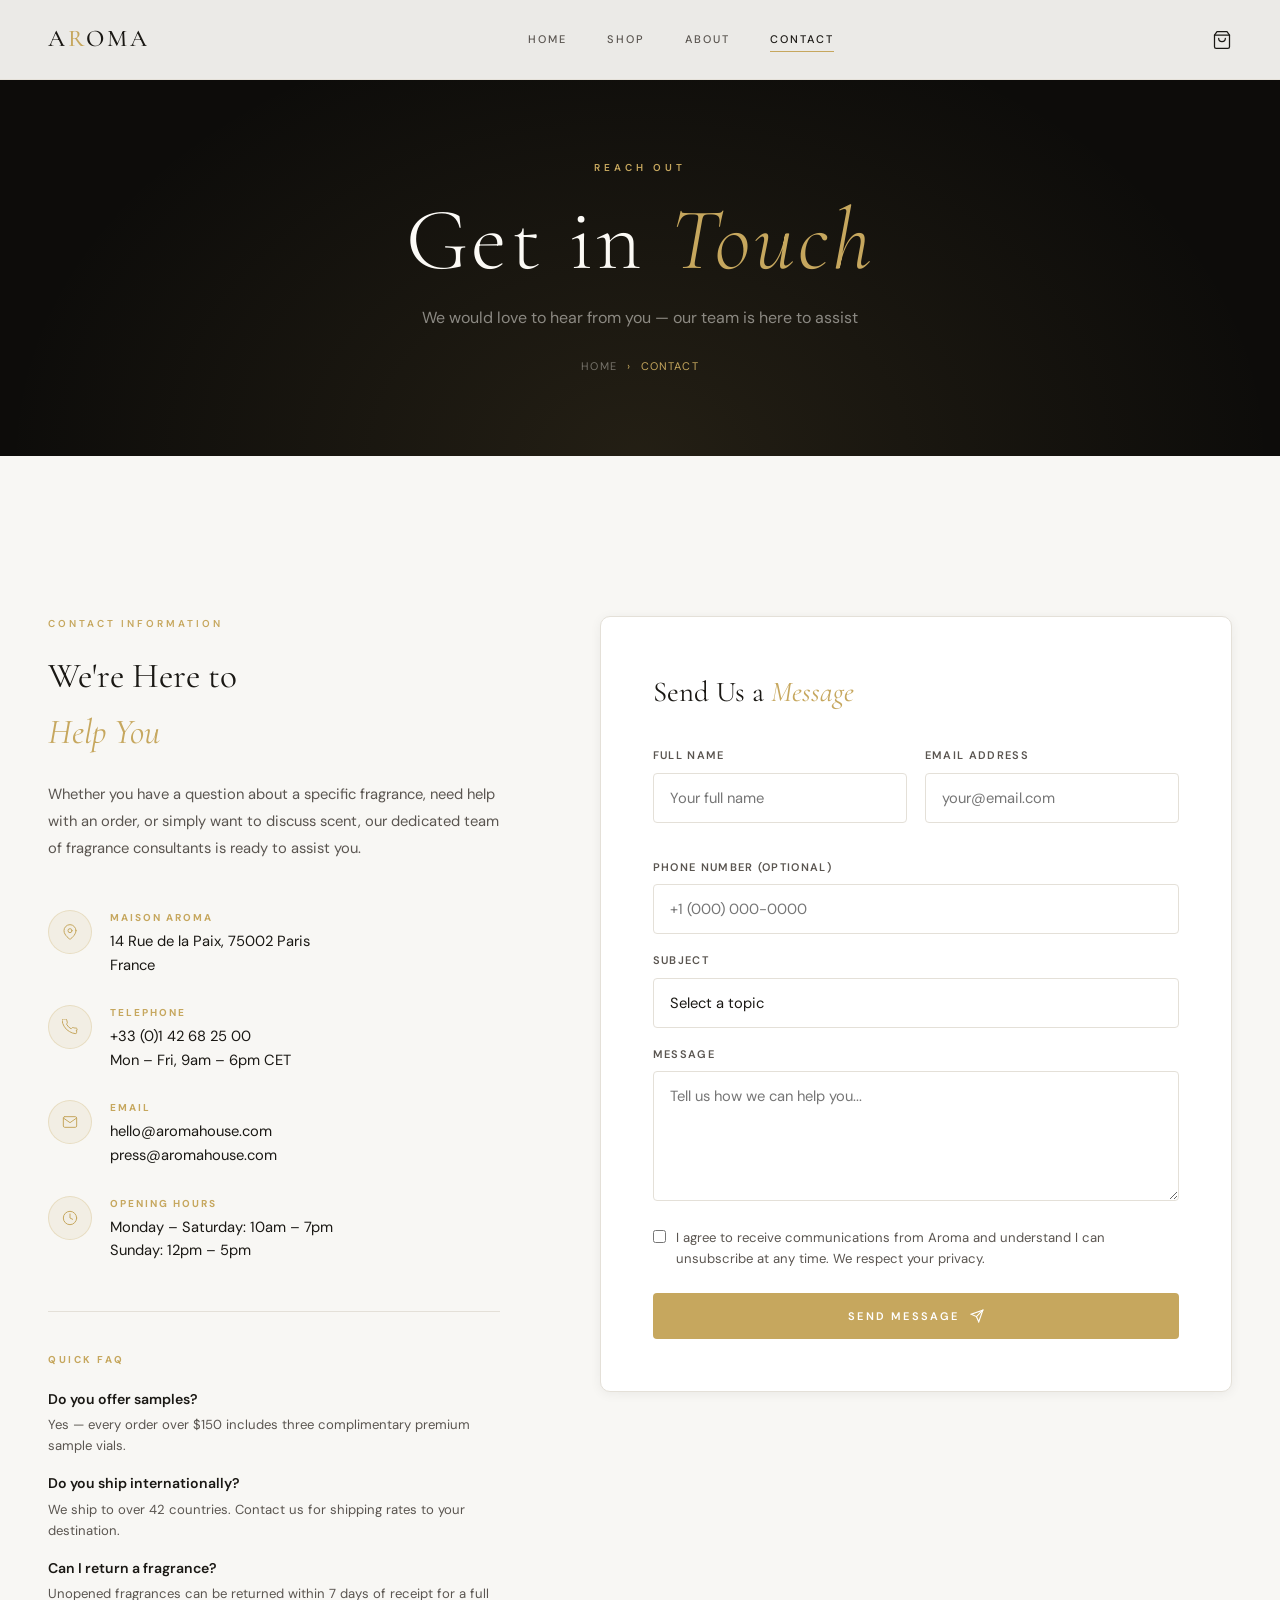
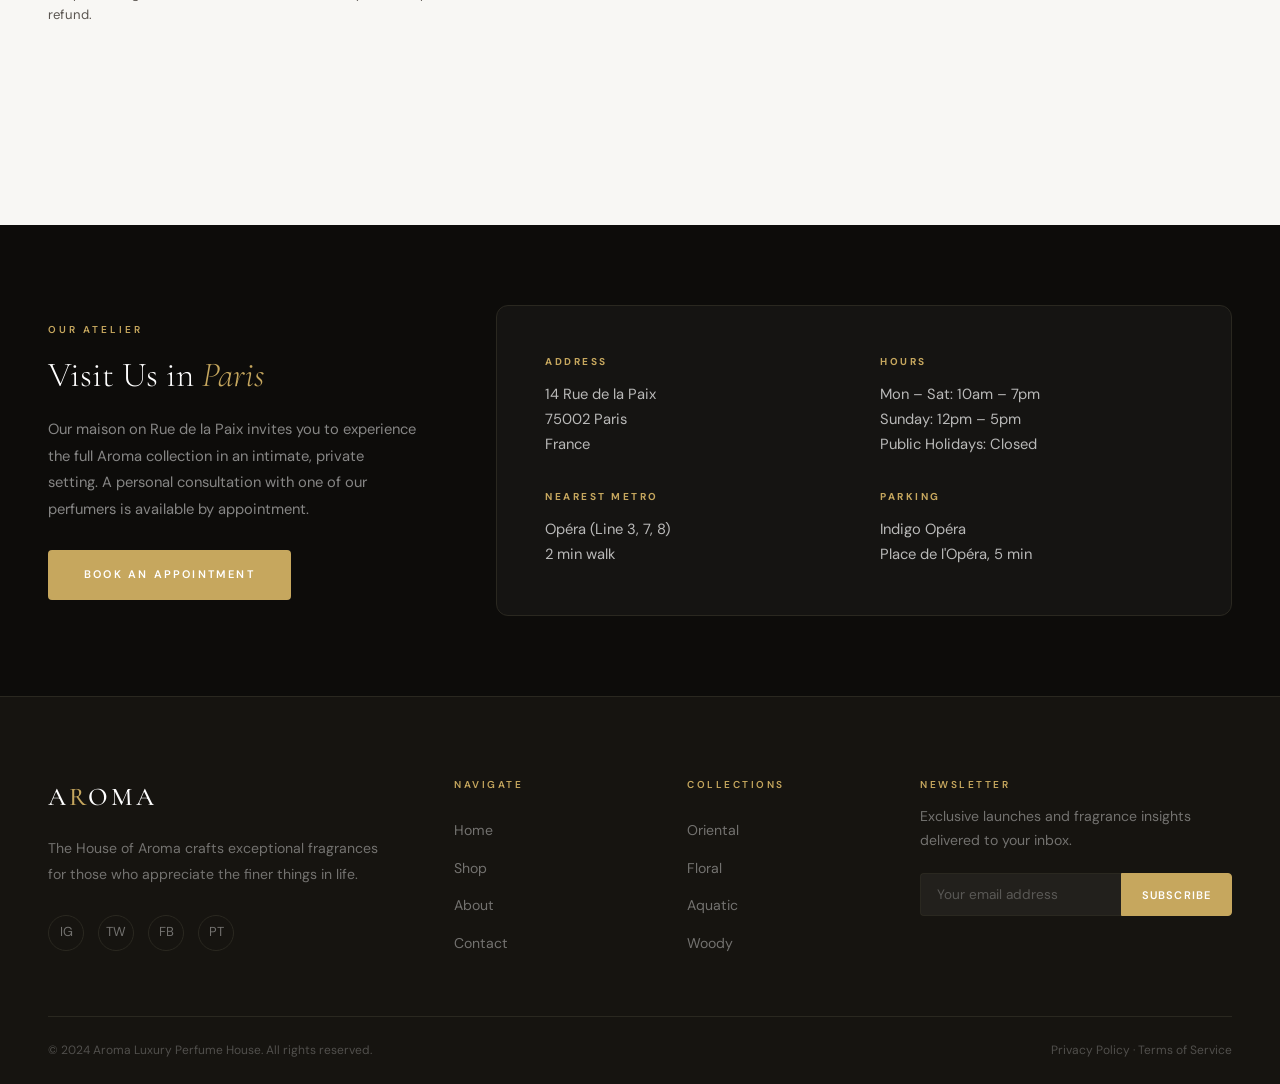
==== contact.html @ 6e1f9f41 "Add files via upload" ====
<!DOCTYPE html>
<html lang="en">
<head>
  <meta charset="UTF-8">
  <meta name="viewport" content="width=device-width, initial-scale=1.0">
  <title>Contact — AROMA Luxury Perfume</title>
  <link rel="stylesheet" href="style.css">
</head>
<body>

<!-- NAV -->
<nav class="nav light-nav">
  <div class="nav-logo">A<span>r</span>oma</div>
  <div class="nav-links">
    <a href="index.html">Home</a>
    <a href="shop.html">Shop</a>
    <a href="about.html">About</a>
    <a href="contact.html" class="active">Contact</a>
  </div>
  <div class="nav-actions">
    <button class="nav-icon" id="cartIcon" title="Cart">
      <svg width="20" height="20" viewBox="0 0 24 24" fill="none" stroke-width="1.5" stroke-linecap="round" stroke-linejoin="round"><path d="M6 2L3 6v14a2 2 0 002 2h14a2 2 0 002-2V6l-3-4z"/><line x1="3" y1="6" x2="21" y2="6"/><path d="M16 10a4 4 0 01-8 0"/></svg>
      <span class="cart-badge"></span>
    </button>
    <div class="nav-hamburger" id="hamburger">
      <span></span><span></span><span></span>
    </div>
  </div>
</nav>
<div class="mobile-nav" id="mobileNav">
  <a href="index.html">Home</a>
  <a href="shop.html">Shop</a>
  <a href="about.html">About</a>
  <a href="contact.html">Contact</a>
</div>

<!-- PAGE HEADER -->
<div class="page-header">
  <div class="page-header-label">Reach Out</div>
  <h1>Get in <em>Touch</em></h1>
  <p>We would love to hear from you — our team is here to assist</p>
  <div class="breadcrumb">
    <a href="index.html">Home</a>
    <span>›</span>
    <span>Contact</span>
  </div>
</div>

<!-- CONTACT -->
<section style="padding:80px 0 0;background:var(--bg-primary);">
  <div class="container">
    <div class="contact-layout">

      <!-- INFO -->
      <div class="fade-up">
        <div class="section-label" style="margin-bottom:16px;">Contact Information</div>
        <h2 class="contact-info-title">We're Here to<br><em style="font-style:italic;color:var(--gold);">Help You</em></h2>
        <p class="contact-info-desc">Whether you have a question about a specific fragrance, need help with an order, or simply want to discuss scent, our dedicated team of fragrance consultants is ready to assist you.</p>

        <div class="contact-details">
          <div class="contact-detail">
            <div class="contact-detail-icon">
              <svg width="16" height="16" viewBox="0 0 24 24" fill="none" stroke-width="1.5" stroke-linecap="round"><path d="M21 10c0 7-9 13-9 13s-9-6-9-13a9 9 0 0118 0z"/><circle cx="12" cy="10" r="3"/></svg>
            </div>
            <div>
              <div class="contact-detail-label">Maison Aroma</div>
              <div class="contact-detail-val">14 Rue de la Paix, 75002 Paris<br>France</div>
            </div>
          </div>
          <div class="contact-detail">
            <div class="contact-detail-icon">
              <svg width="16" height="16" viewBox="0 0 24 24" fill="none" stroke-width="1.5" stroke-linecap="round"><path d="M22 16.92v3a2 2 0 01-2.18 2 19.79 19.79 0 01-8.63-3.07A19.5 19.5 0 013.07 10.8 19.79 19.79 0 01.22 2.18 2 2 0 012.18 0h3a2 2 0 012 1.72 12.84 12.84 0 00.7 2.81 2 2 0 01-.45 2.11L6.91 7.91a16 16 0 006.72 6.72l1.27-1.27a2 2 0 012.11-.45 12.84 12.84 0 002.81.7A2 2 0 0122 16.92z"/></svg>
            </div>
            <div>
              <div class="contact-detail-label">Telephone</div>
              <div class="contact-detail-val">+33 (0)1 42 68 25 00<br>Mon – Fri, 9am – 6pm CET</div>
            </div>
          </div>
          <div class="contact-detail">
            <div class="contact-detail-icon">
              <svg width="16" height="16" viewBox="0 0 24 24" fill="none" stroke-width="1.5" stroke-linecap="round"><path d="M4 4h16c1.1 0 2 .9 2 2v12c0 1.1-.9 2-2 2H4c-1.1 0-2-.9-2-2V6c0-1.1.9-2 2-2z"/><polyline points="22,6 12,13 2,6"/></svg>
            </div>
            <div>
              <div class="contact-detail-label">Email</div>
              <div class="contact-detail-val">hello@aromahouse.com<br>press@aromahouse.com</div>
            </div>
          </div>
          <div class="contact-detail">
            <div class="contact-detail-icon">
              <svg width="16" height="16" viewBox="0 0 24 24" fill="none" stroke-width="1.5" stroke-linecap="round"><circle cx="12" cy="12" r="10"/><polyline points="12 6 12 12 16 14"/></svg>
            </div>
            <div>
              <div class="contact-detail-label">Opening Hours</div>
              <div class="contact-detail-val">Monday – Saturday: 10am – 7pm<br>Sunday: 12pm – 5pm</div>
            </div>
          </div>
        </div>

        <!-- FAQ mini -->
        <div style="margin-top:48px;padding-top:40px;border-top:1px solid var(--border);">
          <div style="font-size:10px;font-weight:700;letter-spacing:0.25em;text-transform:uppercase;color:var(--gold);margin-bottom:20px;">Quick FAQ</div>
          <div style="display:flex;flex-direction:column;gap:16px;">
            <div>
              <div style="font-size:0.88rem;font-weight:600;color:var(--text-primary);margin-bottom:4px;">Do you offer samples?</div>
              <div style="font-size:0.82rem;color:var(--text-secondary);line-height:1.6;">Yes — every order over $150 includes three complimentary premium sample vials.</div>
            </div>
            <div>
              <div style="font-size:0.88rem;font-weight:600;color:var(--text-primary);margin-bottom:4px;">Do you ship internationally?</div>
              <div style="font-size:0.82rem;color:var(--text-secondary);line-height:1.6;">We ship to over 42 countries. Contact us for shipping rates to your destination.</div>
            </div>
            <div>
              <div style="font-size:0.88rem;font-weight:600;color:var(--text-primary);margin-bottom:4px;">Can I return a fragrance?</div>
              <div style="font-size:0.82rem;color:var(--text-secondary);line-height:1.6;">Unopened fragrances can be returned within 7 days of receipt for a full refund.</div>
            </div>
          </div>
        </div>
      </div>

      <!-- FORM -->
      <div class="fade-up" style="transition-delay:0.15s;">
        <div class="contact-form-wrap">
          <h3 class="contact-form-title">Send Us a <em style="font-style:italic;color:var(--gold);">Message</em></h3>
          
          <form class="contact-form" id="contactForm">
            <div class="form-row">
              <div class="form-field">
                <label for="cName">Full Name</label>
                <input type="text" id="cName" placeholder="Your full name" required>
              </div>
              <div class="form-field">
                <label for="cEmail">Email Address</label>
                <input type="email" id="cEmail" placeholder="your@email.com" required>
              </div>
            </div>
            <div class="form-field" style="margin-top:18px;">
              <label for="cPhone">Phone Number (Optional)</label>
              <input type="tel" id="cPhone" placeholder="+1 (000) 000-0000">
            </div>
            <div class="form-field" style="margin-top:18px;">
              <label for="cSubject">Subject</label>
              <select id="cSubject" style="width:100%;border:1.5px solid var(--border);border-radius:4px;padding:14px 16px;font-size:0.92rem;color:var(--text-primary);background:#fff;outline:none;transition:border-color 0.35s ease;appearance:none;cursor:pointer;">
                <option value="">Select a topic</option>
                <option>Fragrance Consultation</option>
                <option>Order Enquiry</option>
                <option>Returns & Exchanges</option>
                <option>Wholesale / B2B</option>
                <option>Press & Media</option>
                <option>Other</option>
              </select>
            </div>
            <div class="form-field" style="margin-top:18px;">
              <label for="cMessage">Message</label>
              <textarea id="cMessage" rows="5" placeholder="Tell us how we can help you..." required></textarea>
            </div>
            <div style="margin-top:10px;margin-bottom:24px;">
              <label style="display:flex;align-items:flex-start;gap:10px;cursor:pointer;font-size:0.82rem;color:var(--text-secondary);line-height:1.6;">
                <input type="checkbox" style="margin-top:3px;accent-color:var(--gold);" required>
                I agree to receive communications from Aroma and understand I can unsubscribe at any time. We respect your privacy.
              </label>
            </div>
            <button type="submit" class="btn-primary" style="width:100%;justify-content:center;">
              Send Message
              <svg width="14" height="14" viewBox="0 0 24 24" fill="none" stroke="currentColor" stroke-width="2" stroke-linecap="round"><line x1="22" y1="2" x2="11" y2="13"/><polygon points="22 2 15 22 11 13 2 9 22 2"/></svg>
            </button>
          </form>

          <!-- Success State -->
          <div class="form-success" id="formSuccess">
            <div class="form-success-icon">✓</div>
            <h4>Message Received</h4>
            <p>Thank you for reaching out to Aroma. Our team will respond within 24 hours with the care and attention your enquiry deserves.</p>
            <div style="margin-top:28px;">
              <a href="shop.html" class="btn-outline">Continue Shopping</a>
            </div>
          </div>

        </div>
      </div>

    </div>
  </div>
</section>

<!-- MAP / LOCATION STRIP -->
<section style="padding:80px 0;background:var(--bg-dark);margin-top:80px;">
  <div class="container">
    <div style="display:grid;grid-template-columns:1fr 2fr;gap:80px;align-items:center;">
      <div class="fade-up">
        <div class="section-label" style="color:var(--gold);margin-bottom:16px;">Our Atelier</div>
        <h2 style="font-family:var(--font-serif);font-size:2.2rem;font-weight:300;color:#fff;line-height:1.2;margin-bottom:20px;">Visit Us in <em style="font-style:italic;color:var(--gold);">Paris</em></h2>
        <p style="color:rgba(255,255,255,0.5);line-height:1.8;font-size:0.92rem;margin-bottom:28px;">Our maison on Rue de la Paix invites you to experience the full Aroma collection in an intimate, private setting. A personal consultation with one of our perfumers is available by appointment.</p>
        <a href="#" class="btn-primary" onclick="showToast('Booking system coming soon');return false;">Book an Appointment</a>
      </div>
      <div class="fade-in" style="background:rgba(255,255,255,0.03);border:1px solid var(--border-dark);border-radius:12px;padding:48px;display:grid;grid-template-columns:1fr 1fr;gap:32px;">
        <div>
          <div style="font-size:10px;font-weight:700;letter-spacing:0.25em;text-transform:uppercase;color:var(--gold);margin-bottom:12px;">Address</div>
          <div style="color:rgba(255,255,255,0.7);font-size:0.92rem;line-height:1.7;">14 Rue de la Paix<br>75002 Paris<br>France</div>
        </div>
        <div>
          <div style="font-size:10px;font-weight:700;letter-spacing:0.25em;text-transform:uppercase;color:var(--gold);margin-bottom:12px;">Hours</div>
          <div style="color:rgba(255,255,255,0.7);font-size:0.92rem;line-height:1.7;">Mon – Sat: 10am – 7pm<br>Sunday: 12pm – 5pm<br>Public Holidays: Closed</div>
        </div>
        <div>
          <div style="font-size:10px;font-weight:700;letter-spacing:0.25em;text-transform:uppercase;color:var(--gold);margin-bottom:12px;">Nearest Metro</div>
          <div style="color:rgba(255,255,255,0.7);font-size:0.92rem;line-height:1.7;">Opéra (Line 3, 7, 8)<br>2 min walk</div>
        </div>
        <div>
          <div style="font-size:10px;font-weight:700;letter-spacing:0.25em;text-transform:uppercase;color:var(--gold);margin-bottom:12px;">Parking</div>
          <div style="color:rgba(255,255,255,0.7);font-size:0.92rem;line-height:1.7;">Indigo Opéra<br>Place de l'Opéra, 5 min</div>
        </div>
      </div>
    </div>
  </div>
</section>

<!-- FOOTER -->
<footer class="footer">
  <div class="container">
    <div class="footer-grid">
      <div>
        <div class="footer-brand-logo">A<span>r</span>oma</div>
        <p class="footer-brand-desc">The House of Aroma crafts exceptional fragrances for those who appreciate the finer things in life.</p>
        <div class="footer-social">
          <a href="#">IG</a><a href="#">TW</a><a href="#">FB</a><a href="#">PT</a>
        </div>
      </div>
      <div class="footer-col">
        <h5>Navigate</h5>
        <ul>
          <li><a href="index.html">Home</a></li>
          <li><a href="shop.html">Shop</a></li>
          <li><a href="about.html">About</a></li>
          <li><a href="contact.html">Contact</a></li>
        </ul>
      </div>
      <div class="footer-col">
        <h5>Collections</h5>
        <ul>
          <li><a href="shop.html">Oriental</a></li>
          <li><a href="shop.html">Floral</a></li>
          <li><a href="shop.html">Aquatic</a></li>
          <li><a href="shop.html">Woody</a></li>
        </ul>
      </div>
      <div class="footer-newsletter">
        <h5>Newsletter</h5>
        <p>Exclusive launches and fragrance insights delivered to your inbox.</p>
        <div class="footer-newsletter-form">
          <input type="email" placeholder="Your email address">
          <button onclick="showToast('Subscribed!')">Subscribe</button>
        </div>
      </div>
    </div>
    <div class="footer-bottom">
      <p>© 2024 Aroma Luxury Perfume House. All rights reserved.</p>
      <p>Privacy Policy · Terms of Service</p>
    </div>
  </div>
</footer>

<script src="script.js"></script>
</body>
</html>
---- style.css ----
/* ============================================================
   LUXURY PERFUME STORE — GLOBAL STYLES
   ============================================================ */

@import url('https://fonts.googleapis.com/css2?family=Cormorant+Garamond:ital,wght@0,300;0,400;0,500;0,600;0,700;1,300;1,400;1,500&family=DM+Sans:wght@300;400;500;600&display=swap');

/* ---- CSS Variables ---- */
:root {
  --bg-primary: #f8f7f4;
  --bg-secondary: #f2f0eb;
  --bg-dark: #0d0c0a;
  --bg-dark-2: #161410;
  --text-primary: #1a1814;
  --text-secondary: #5a5550;
  --text-light: #9a9590;
  --gold: #c6a75e;
  --gold-light: #d4b878;
  --gold-dark: #a88a45;
  --border: #e4e0d8;
  --border-dark: #2a2820;
  --shadow-sm: 0 2px 12px rgba(0,0,0,0.06);
  --shadow-md: 0 8px 32px rgba(0,0,0,0.10);
  --shadow-lg: 0 20px 60px rgba(0,0,0,0.14);
  --shadow-gold: 0 8px 32px rgba(198,167,94,0.20);
  --radius: 4px;
  --radius-lg: 10px;
  --transition: 0.35s cubic-bezier(0.4, 0, 0.2, 1);
  --font-serif: 'Cormorant Garamond', Georgia, serif;
  --font-sans: 'DM Sans', -apple-system, sans-serif;
}

/* ---- Reset ---- */
*, *::before, *::after { box-sizing: border-box; margin: 0; padding: 0; }
html { scroll-behavior: smooth; font-size: 16px; }
body {
  font-family: var(--font-sans);
  background: var(--bg-primary);
  color: var(--text-primary);
  line-height: 1.6;
  overflow-x: hidden;
}
img { max-width: 100%; display: block; }
a { text-decoration: none; color: inherit; }
button { cursor: pointer; border: none; background: none; font-family: inherit; }
ul { list-style: none; }
input, textarea, select { font-family: inherit; }

/* ---- Utility ---- */
.container { max-width: 1280px; margin: 0 auto; padding: 0 48px; }
.section-label {
  font-family: var(--font-sans);
  font-size: 10px;
  font-weight: 600;
  letter-spacing: 0.3em;
  text-transform: uppercase;
  color: var(--gold);
}
.section-title {
  font-family: var(--font-serif);
  font-size: clamp(2rem, 4vw, 3.2rem);
  font-weight: 400;
  line-height: 1.15;
  color: var(--text-primary);
  margin-top: 10px;
}
.section-title em { font-style: italic; color: var(--gold); }
.gold-line {
  width: 40px; height: 1px;
  background: var(--gold);
  display: block; margin: 20px 0;
}
.btn-primary {
  display: inline-flex; align-items: center; gap: 10px;
  background: var(--gold);
  color: #fff;
  font-family: var(--font-sans);
  font-size: 11px;
  font-weight: 600;
  letter-spacing: 0.2em;
  text-transform: uppercase;
  padding: 16px 36px;
  border-radius: var(--radius);
  transition: var(--transition);
  position: relative; overflow: hidden;
}
.btn-primary::after {
  content: '';
  position: absolute; inset: 0;
  background: rgba(255,255,255,0.12);
  opacity: 0; transition: var(--transition);
}
.btn-primary:hover { background: var(--gold-dark); transform: translateY(-2px); box-shadow: var(--shadow-gold); }
.btn-primary:hover::after { opacity: 1; }
.btn-outline {
  display: inline-flex; align-items: center; gap: 10px;
  background: transparent;
  color: var(--text-primary);
  font-family: var(--font-sans);
  font-size: 11px;
  font-weight: 600;
  letter-spacing: 0.2em;
  text-transform: uppercase;
  padding: 15px 35px;
  border-radius: var(--radius);
  border: 1.5px solid var(--border);
  transition: var(--transition);
}
.btn-outline:hover { border-color: var(--gold); color: var(--gold); }
.btn-dark {
  background: var(--text-primary);
  color: #fff;
  font-family: var(--font-sans);
  font-size: 11px;
  font-weight: 600;
  letter-spacing: 0.2em;
  text-transform: uppercase;
  padding: 16px 36px;
  border-radius: var(--radius);
  transition: var(--transition);
  display: inline-flex; align-items: center; gap: 10px;
}
.btn-dark:hover { background: #2a2820; transform: translateY(-2px); box-shadow: var(--shadow-md); }

/* Card entrance animation (not observer-dependent) */
/* ---- Scroll Animation ---- */
.fade-up {
  opacity: 0;
  transform: translateY(30px);
  transition: opacity 0.7s ease, transform 0.7s ease;
}
.fade-up.visible { opacity: 1; transform: translateY(0); }
.fade-in { opacity: 0; transition: opacity 0.7s ease; }
.fade-in.visible { opacity: 1; }

@keyframes cardEnter {
  from { opacity: 0; transform: translateY(24px); }
  to { opacity: 1; transform: translateY(0); }
}
.product-card {
  animation: cardEnter 0.5s ease both;
}
.featured-grid .product-card:nth-child(1) { animation-delay: 0.05s; }
.featured-grid .product-card:nth-child(2) { animation-delay: 0.12s; }
.featured-grid .product-card:nth-child(3) { animation-delay: 0.19s; }
.featured-grid .product-card:nth-child(4) { animation-delay: 0.26s; }
.shop-grid .product-card:nth-child(1) { animation-delay: 0.04s; }
.shop-grid .product-card:nth-child(2) { animation-delay: 0.08s; }
.shop-grid .product-card:nth-child(3) { animation-delay: 0.12s; }
.shop-grid .product-card:nth-child(4) { animation-delay: 0.16s; }
.shop-grid .product-card:nth-child(5) { animation-delay: 0.20s; }
.shop-grid .product-card:nth-child(6) { animation-delay: 0.24s; }
.shop-grid .product-card:nth-child(7) { animation-delay: 0.28s; }
.shop-grid .product-card:nth-child(8) { animation-delay: 0.32s; }
.related-grid .product-card:nth-child(1) { animation-delay: 0.05s; }
.related-grid .product-card:nth-child(2) { animation-delay: 0.10s; }
.related-grid .product-card:nth-child(3) { animation-delay: 0.15s; }
.related-grid .product-card:nth-child(4) { animation-delay: 0.20s; }

/* ============================================================
   NAVIGATION
   ============================================================ */
.nav {
  position: fixed; top: 0; left: 0; right: 0;
  z-index: 1000;
  padding: 0 48px;
  display: flex; align-items: center; justify-content: space-between;
  height: 80px;
  transition: var(--transition);
}
.nav.light-nav {
  background: rgba(248, 247, 244, 0.95);
  backdrop-filter: blur(20px);
  border-bottom: 1px solid var(--border);
}
.nav.dark-nav {
  background: rgba(13, 12, 10, 0.92);
  backdrop-filter: blur(20px);
  border-bottom: 1px solid var(--border-dark);
}
.nav-logo {
  font-family: var(--font-serif);
  font-size: 1.5rem;
  font-weight: 500;
  letter-spacing: 0.12em;
  text-transform: uppercase;
}
.nav.dark-nav .nav-logo { color: #fff; }
.nav.light-nav .nav-logo { color: var(--text-primary); }
.nav-logo span { color: var(--gold); }

.nav-links {
  display: flex; align-items: center; gap: 40px;
}
.nav-links a {
  font-size: 11px;
  font-weight: 500;
  letter-spacing: 0.18em;
  text-transform: uppercase;
  transition: color var(--transition);
  position: relative;
}
.nav-links a::after {
  content: '';
  position: absolute; bottom: -4px; left: 0; right: 0;
  height: 1px; background: var(--gold);
  transform: scaleX(0); transition: var(--transition);
  transform-origin: left;
}
.nav-links a:hover::after, .nav-links a.active::after { transform: scaleX(1); }
.nav.dark-nav .nav-links a { color: rgba(255,255,255,0.75); }
.nav.dark-nav .nav-links a:hover, .nav.dark-nav .nav-links a.active { color: var(--gold); }
.nav.light-nav .nav-links a { color: var(--text-secondary); }
.nav.light-nav .nav-links a:hover, .nav.light-nav .nav-links a.active { color: var(--text-primary); }

.nav-actions {
  display: flex; align-items: center; gap: 24px;
}
.nav-icon {
  width: 20px; height: 20px;
  display: flex; align-items: center; justify-content: center;
  position: relative; transition: var(--transition);
}
.nav-icon svg { transition: var(--transition); }
.nav.dark-nav .nav-icon svg { stroke: rgba(255,255,255,0.8); }
.nav.light-nav .nav-icon svg { stroke: var(--text-primary); }
.nav-icon:hover svg { stroke: var(--gold); }
.cart-badge {
  position: absolute; top: -6px; right: -6px;
  width: 16px; height: 16px;
  background: var(--gold);
  border-radius: 50%;
  font-size: 9px; font-weight: 700;
  color: #fff;
  display: flex; align-items: center; justify-content: center;
  display: none;
}
.cart-badge.visible { display: flex; }

.nav-hamburger {
  display: none; flex-direction: column;
  gap: 5px; width: 24px; cursor: pointer; padding: 4px;
}
.nav-hamburger span {
  display: block; height: 1.5px; width: 100%;
  background: var(--text-primary);
  transition: var(--transition);
}
.nav.dark-nav .nav-hamburger span { background: #fff; }

/* Mobile Nav */
.mobile-nav {
  position: fixed; top: 80px; left: 0; right: 0; bottom: 0;
  background: var(--bg-dark);
  z-index: 999;
  display: flex; flex-direction: column; align-items: center;
  justify-content: center; gap: 40px;
  opacity: 0; pointer-events: none;
  transition: var(--transition);
}
.mobile-nav.open { opacity: 1; pointer-events: all; }
.mobile-nav a {
  font-family: var(--font-serif);
  font-size: 2.5rem;
  color: #fff;
  letter-spacing: 0.08em;
  transition: color var(--transition);
}
.mobile-nav a:hover { color: var(--gold); }

/* ============================================================
   PAGE HEADER (inner pages)
   ============================================================ */
.page-header {
  padding: 160px 0 80px;
  background: var(--bg-dark);
  text-align: center;
  position: relative; overflow: hidden;
}
.page-header::before {
  content: '';
  position: absolute; inset: 0;
  background: radial-gradient(ellipse at 50% 100%, rgba(198,167,94,0.12) 0%, transparent 70%);
}
.page-header-label {
  font-size: 10px; font-weight: 600;
  letter-spacing: 0.4em; text-transform: uppercase;
  color: var(--gold); margin-bottom: 16px;
}
.page-header h1 {
  font-family: var(--font-serif);
  font-size: clamp(3rem, 7vw, 5.5rem);
  font-weight: 300;
  color: #fff;
  line-height: 1.1;
  letter-spacing: 0.04em;
}
.page-header h1 em { font-style: italic; color: var(--gold); }
.page-header p {
  margin-top: 16px;
  color: rgba(255,255,255,0.5);
  font-size: 1rem;
}
.breadcrumb {
  display: flex; align-items: center; gap: 10px;
  justify-content: center;
  margin-top: 28px;
  font-size: 11px;
  letter-spacing: 0.1em;
  text-transform: uppercase;
  color: rgba(255,255,255,0.4);
}
.breadcrumb a { color: rgba(255,255,255,0.4); transition: var(--transition); }
.breadcrumb a:hover { color: var(--gold); }
.breadcrumb span { color: var(--gold); }

/* ============================================================
   HERO — INDEX PAGE
   ============================================================ */
.hero {
  min-height: 100vh;
  background: var(--bg-dark);
  display: flex; align-items: center;
  position: relative; overflow: hidden;
}
.hero-bg {
  position: absolute; inset: 0;
  background: radial-gradient(ellipse at 70% 50%, rgba(198,167,94,0.08) 0%, transparent 60%),
              radial-gradient(ellipse at 20% 80%, rgba(198,167,94,0.05) 0%, transparent 50%);
}
.hero-bg-text {
  position: absolute;
  top: 50%; left: 50%;
  transform: translate(-50%, -50%);
  font-family: var(--font-serif);
  font-size: clamp(120px, 18vw, 260px);
  font-weight: 700;
  color: rgba(255,255,255,0.025);
  white-space: nowrap;
  letter-spacing: 0.15em;
  pointer-events: none;
  user-select: none;
}
.hero-content {
  position: relative; z-index: 2;
  max-width: 1280px; margin: 0 auto; padding: 0 48px;
  display: grid; grid-template-columns: 1fr 1fr;
  gap: 80px; align-items: center;
  min-height: 100vh; padding-top: 80px;
}
.hero-text { padding: 60px 0; }
.hero-eyebrow {
  display: flex; align-items: center; gap: 16px;
  margin-bottom: 24px;
}
.hero-eyebrow-line {
  width: 40px; height: 1px; background: var(--gold);
}
.hero-eyebrow span {
  font-size: 10px; font-weight: 600;
  letter-spacing: 0.35em; text-transform: uppercase;
  color: var(--gold);
}
.hero-title {
  font-family: var(--font-serif);
  font-size: clamp(3.5rem, 7vw, 6rem);
  font-weight: 300;
  color: #fff;
  line-height: 1.05;
  letter-spacing: 0.02em;
}
.hero-title em { font-style: italic; color: var(--gold); display: block; }
.hero-desc {
  margin-top: 28px;
  color: rgba(255,255,255,0.5);
  font-size: 0.95rem;
  line-height: 1.8;
  max-width: 380px;
}
.hero-cta {
  margin-top: 48px;
  display: flex; align-items: center; gap: 24px;
}
.hero-scroll {
  margin-top: 80px;
  display: flex; align-items: center; gap: 14px;
  color: rgba(255,255,255,0.35);
  font-size: 10px;
  letter-spacing: 0.25em; text-transform: uppercase;
}
.hero-scroll-line {
  width: 1px; height: 50px;
  background: linear-gradient(to bottom, transparent, var(--gold), transparent);
  animation: scrollLine 2s ease-in-out infinite;
}
@keyframes scrollLine {
  0%, 100% { opacity: 0.3; }
  50% { opacity: 1; }
}
.hero-image {
  position: relative; display: flex;
  align-items: center; justify-content: center;
}
.hero-bottle-wrap {
  position: relative;
  width: 100%; max-width: 480px;
  margin: 0 auto;
}
.hero-bottle-glow {
  position: absolute; inset: -20%;
  background: radial-gradient(circle, rgba(198,167,94,0.15) 0%, transparent 70%);
  border-radius: 50%;
  animation: glowPulse 4s ease-in-out infinite;
}
@keyframes glowPulse {
  0%, 100% { opacity: 0.6; transform: scale(1); }
  50% { opacity: 1; transform: scale(1.1); }
}
.hero-bottle-svg {
  width: 100%;
  position: relative; z-index: 1;
  animation: floatBottle 6s ease-in-out infinite;
  filter: drop-shadow(0 40px 80px rgba(0,0,0,0.6)) drop-shadow(0 0 40px rgba(198,167,94,0.2));
}
@keyframes floatBottle {
  0%, 100% { transform: translateY(0) rotate(0deg); }
  33% { transform: translateY(-16px) rotate(1deg); }
  66% { transform: translateY(-8px) rotate(-0.5deg); }
}
.hero-badge {
  position: absolute;
  bottom: 40px; right: -20px;
  background: rgba(255,255,255,0.05);
  backdrop-filter: blur(20px);
  border: 1px solid rgba(198,167,94,0.3);
  border-radius: 8px;
  padding: 16px 20px;
  min-width: 140px;
}
.hero-badge-num {
  font-family: var(--font-serif);
  font-size: 2rem;
  font-weight: 500;
  color: var(--gold);
  line-height: 1;
}
.hero-badge-text {
  font-size: 10px;
  letter-spacing: 0.12em;
  color: rgba(255,255,255,0.5);
  text-transform: uppercase;
  margin-top: 4px;
}

/* ============================================================
   MARQUEE STRIP
   ============================================================ */
.marquee-strip {
  background: var(--gold);
  padding: 14px 0;
  overflow: hidden;
}
.marquee-track {
  display: flex; gap: 60px;
  animation: marquee 22s linear infinite;
  width: max-content;
}
.marquee-track span {
  font-size: 11px; font-weight: 600;
  letter-spacing: 0.25em; text-transform: uppercase;
  color: #fff; white-space: nowrap;
  display: flex; align-items: center; gap: 20px;
}
.marquee-track span::after {
  content: '✦';
  font-size: 8px; opacity: 0.7;
}
@keyframes marquee {
  from { transform: translateX(0); }
  to { transform: translateX(-50%); }
}

/* ============================================================
   FEATURED COLLECTION
   ============================================================ */
.featured {
  padding: 120px 0;
  background: var(--bg-primary);
}
.featured-header {
  display: flex; align-items: flex-end;
  justify-content: space-between;
  margin-bottom: 64px;
}
.featured-grid {
  display: grid;
  grid-template-columns: repeat(4, 1fr);
  gap: 24px;
}

/* ============================================================
   PRODUCT CARD
   ============================================================ */
.product-card {
  background: #fff;
  border-radius: var(--radius-lg);
  overflow: hidden;
  border: 1px solid var(--border);
  transition: var(--transition);
  cursor: pointer;
  position: relative;
}
.product-card:hover {
  transform: translateY(-6px);
  box-shadow: var(--shadow-lg);
  border-color: rgba(198,167,94,0.3);
}
.product-card-img {
  position: relative; overflow: hidden;
  aspect-ratio: 3/4;
  background: var(--bg-secondary);
}
.product-card-img img {
  width: 100%; height: 100%;
  object-fit: cover;
  transition: transform 0.6s ease;
}
.product-card:hover .product-card-img img {
  transform: scale(1.07);
}
.product-card-badge {
  position: absolute; top: 16px; left: 16px;
  background: var(--gold);
  color: #fff;
  font-size: 9px; font-weight: 700;
  letter-spacing: 0.15em; text-transform: uppercase;
  padding: 5px 10px;
  border-radius: 2px;
}
.product-card-overlay {
  position: absolute; inset: 0;
  background: linear-gradient(to top, rgba(0,0,0,0.5) 0%, transparent 50%);
  opacity: 0; transition: var(--transition);
  display: flex; align-items: flex-end; padding: 20px;
}
.product-card:hover .product-card-overlay { opacity: 1; }
.product-card-quick {
  width: 100%;
  background: rgba(255,255,255,0.95);
  color: var(--text-primary);
  font-size: 10px; font-weight: 600;
  letter-spacing: 0.15em; text-transform: uppercase;
  padding: 12px;
  border-radius: var(--radius);
  text-align: center;
  transition: var(--transition);
}
.product-card-quick:hover { background: var(--gold); color: #fff; }
.product-card-body { padding: 20px; }
.product-card-category {
  font-size: 10px; letter-spacing: 0.18em;
  text-transform: uppercase; color: var(--gold);
  margin-bottom: 6px;
}
.product-card-name {
  font-family: var(--font-serif);
  font-size: 1.25rem;
  font-weight: 400;
  color: var(--text-primary);
  margin-bottom: 4px;
}
.product-card-notes {
  font-size: 11px;
  color: var(--text-light);
  margin-bottom: 14px;
}
.product-card-footer {
  display: flex; align-items: center; justify-content: space-between;
}
.product-card-price {
  font-family: var(--font-serif);
  font-size: 1.35rem;
  font-weight: 500;
  color: var(--text-primary);
}
.product-card-stars {
  display: flex; gap: 2px;
}
.star { color: var(--gold); font-size: 12px; }
.star.empty { color: var(--border); }
.product-card-add {
  width: 36px; height: 36px;
  border-radius: 50%;
  background: var(--bg-secondary);
  display: flex; align-items: center; justify-content: center;
  transition: var(--transition);
  border: 1px solid var(--border);
}
.product-card-add:hover { background: var(--gold); border-color: var(--gold); }
.product-card-add:hover svg { stroke: #fff; }
.product-card-add svg { stroke: var(--text-primary); transition: var(--transition); }

/* ============================================================
   BRAND STORY SECTION (INDEX)
   ============================================================ */
.brand-story {
  padding: 120px 0;
  background: var(--bg-dark);
  display: grid;
  grid-template-columns: 1fr 1fr;
}
.brand-story-visual {
  position: relative;
  background: var(--bg-dark-2);
  min-height: 600px;
  overflow: hidden;
}
.brand-story-visual-img {
  width: 100%; height: 100%;
  object-fit: cover;
  opacity: 0.7;
}
.brand-story-visual-overlay {
  position: absolute; inset: 0;
  background: linear-gradient(to right, transparent 60%, var(--bg-dark) 100%);
}
.brand-story-number {
  position: absolute; top: 40px; left: 40px;
  font-family: var(--font-serif);
  font-size: 7rem;
  font-weight: 700;
  color: rgba(198,167,94,0.15);
  line-height: 1;
  letter-spacing: -0.05em;
}
.brand-story-content {
  padding: 80px 80px 80px 60px;
  display: flex; flex-direction: column; justify-content: center;
}
.brand-story-content .section-label { color: var(--gold); }
.brand-story-content .section-title { color: #fff; }
.brand-story-content .gold-line { }
.brand-story-content p {
  color: rgba(255,255,255,0.55);
  line-height: 1.9;
  margin-bottom: 20px;
  font-size: 0.95rem;
}
.brand-stats {
  display: grid; grid-template-columns: repeat(3, 1fr);
  gap: 24px; margin-top: 48px;
  padding-top: 40px;
  border-top: 1px solid var(--border-dark);
}
.brand-stat-num {
  font-family: var(--font-serif);
  font-size: 2.5rem;
  font-weight: 400;
  color: var(--gold);
  line-height: 1;
}
.brand-stat-label {
  font-size: 10px;
  letter-spacing: 0.15em;
  text-transform: uppercase;
  color: rgba(255,255,255,0.35);
  margin-top: 6px;
}

/* ============================================================
   TESTIMONIALS
   ============================================================ */
.testimonials {
  padding: 120px 0;
  background: var(--bg-primary);
}
.testimonials-header { text-align: center; margin-bottom: 64px; }
.testimonials-header .gold-line { margin: 16px auto; }
.testimonials-grid {
  display: grid; grid-template-columns: repeat(3, 1fr);
  gap: 28px;
}
.testimonial-card {
  background: #fff;
  border: 1px solid var(--border);
  border-radius: var(--radius-lg);
  padding: 36px;
  transition: var(--transition);
  position: relative;
}
.testimonial-card:hover { box-shadow: var(--shadow-md); border-color: rgba(198,167,94,0.25); }
.testimonial-quote {
  font-family: var(--font-serif);
  font-size: 3rem;
  line-height: 1;
  color: var(--gold);
  opacity: 0.4;
  margin-bottom: 16px;
}
.testimonial-text {
  font-family: var(--font-serif);
  font-size: 1.05rem;
  line-height: 1.75;
  color: var(--text-primary);
  font-style: italic;
  margin-bottom: 28px;
}
.testimonial-author { display: flex; align-items: center; gap: 14px; }
.testimonial-avatar {
  width: 44px; height: 44px; border-radius: 50%;
  background: var(--bg-secondary);
  border: 2px solid var(--gold);
  overflow: hidden;
  display: flex; align-items: center; justify-content: center;
  font-family: var(--font-serif);
  font-size: 1.1rem;
  color: var(--gold);
}
.testimonial-name {
  font-weight: 600; font-size: 0.9rem;
  color: var(--text-primary);
}
.testimonial-role {
  font-size: 11px; color: var(--text-light);
  letter-spacing: 0.05em; margin-top: 2px;
}
.testimonial-stars { display: flex; gap: 2px; margin-bottom: 6px; }

/* ============================================================
   CTA SECTION
   ============================================================ */
.cta-section {
  padding: 120px 0;
  background: var(--bg-dark);
  text-align: center;
  position: relative; overflow: hidden;
}
.cta-section::before {
  content: '';
  position: absolute; inset: 0;
  background: radial-gradient(ellipse at 50% 50%, rgba(198,167,94,0.1) 0%, transparent 70%);
}
.cta-section .section-label { color: var(--gold); margin-bottom: 16px; display: block; }
.cta-title {
  font-family: var(--font-serif);
  font-size: clamp(2.5rem, 5vw, 4rem);
  font-weight: 300;
  color: #fff;
  line-height: 1.15;
}
.cta-title em { font-style: italic; color: var(--gold); }
.cta-desc {
  margin: 24px auto 48px;
  color: rgba(255,255,255,0.5);
  max-width: 480px;
  line-height: 1.8;
}
.cta-btns { display: flex; align-items: center; justify-content: center; gap: 20px; }

/* ============================================================
   FOOTER
   ============================================================ */
.footer {
  background: var(--bg-dark-2);
  padding: 80px 0 0;
  border-top: 1px solid var(--border-dark);
}
.footer-grid {
  display: grid; grid-template-columns: 2fr 1fr 1fr 1.5fr;
  gap: 60px;
}
.footer-brand-logo {
  font-family: var(--font-serif);
  font-size: 1.6rem;
  font-weight: 500;
  letter-spacing: 0.12em;
  text-transform: uppercase;
  color: #fff;
  margin-bottom: 18px;
}
.footer-brand-logo span { color: var(--gold); }
.footer-brand-desc {
  color: rgba(255,255,255,0.4);
  font-size: 0.88rem;
  line-height: 1.8;
  margin-bottom: 28px;
}
.footer-social {
  display: flex; gap: 14px;
}
.footer-social a {
  width: 36px; height: 36px;
  border: 1px solid var(--border-dark);
  border-radius: 50%;
  display: flex; align-items: center; justify-content: center;
  transition: var(--transition);
  color: rgba(255,255,255,0.4);
  font-size: 13px;
}
.footer-social a:hover { border-color: var(--gold); color: var(--gold); }
.footer-col h5 {
  font-size: 10px; font-weight: 600;
  letter-spacing: 0.25em; text-transform: uppercase;
  color: var(--gold); margin-bottom: 24px;
}
.footer-col ul { display: flex; flex-direction: column; gap: 12px; }
.footer-col ul li a {
  font-size: 0.88rem;
  color: rgba(255,255,255,0.4);
  transition: color var(--transition);
}
.footer-col ul li a:hover { color: #fff; }
.footer-newsletter h5 {
  font-size: 10px; font-weight: 600;
  letter-spacing: 0.25em; text-transform: uppercase;
  color: var(--gold); margin-bottom: 12px;
}
.footer-newsletter p {
  font-size: 0.88rem; color: rgba(255,255,255,0.4);
  line-height: 1.7; margin-bottom: 20px;
}
.footer-newsletter-form {
  display: flex; gap: 0;
}
.footer-newsletter-form input {
  flex: 1;
  background: rgba(255,255,255,0.05);
  border: 1px solid var(--border-dark);
  border-right: none;
  border-radius: var(--radius) 0 0 var(--radius);
  padding: 12px 16px;
  color: #fff; font-size: 0.85rem;
  outline: none; transition: var(--transition);
}
.footer-newsletter-form input::placeholder { color: rgba(255,255,255,0.25); }
.footer-newsletter-form input:focus { border-color: var(--gold); }
.footer-newsletter-form button {
  background: var(--gold);
  color: #fff;
  padding: 12px 20px;
  border-radius: 0 var(--radius) var(--radius) 0;
  font-size: 11px; font-weight: 600;
  letter-spacing: 0.1em; text-transform: uppercase;
  transition: var(--transition);
  border: 1px solid var(--gold);
}
.footer-newsletter-form button:hover { background: var(--gold-dark); }
.footer-bottom {
  margin-top: 60px;
  padding: 24px 0;
  border-top: 1px solid var(--border-dark);
  display: flex; align-items: center; justify-content: space-between;
}
.footer-bottom p {
  font-size: 12px; color: rgba(255,255,255,0.25);
}

/* ============================================================
   SHOP PAGE
   ============================================================ */
.shop-layout {
  padding: 60px 0 120px;
}
.shop-toolbar {
  display: flex; align-items: center; justify-content: space-between;
  margin-bottom: 40px;
  padding: 20px 0;
  border-bottom: 1px solid var(--border);
}
.shop-count {
  font-size: 0.88rem; color: var(--text-light);
}
.shop-count strong { color: var(--text-primary); }
.shop-sort {
  display: flex; align-items: center; gap: 12px;
  font-size: 12px; color: var(--text-secondary);
}
.shop-sort select {
  border: 1px solid var(--border);
  border-radius: var(--radius);
  padding: 8px 16px;
  font-size: 12px;
  background: #fff;
  outline: none; cursor: pointer;
  color: var(--text-primary);
  transition: var(--transition);
}
.shop-sort select:focus { border-color: var(--gold); }

.filter-bar {
  display: flex; align-items: center; gap: 12px;
  margin-bottom: 40px; flex-wrap: wrap;
}
.filter-label {
  font-size: 10px; font-weight: 600;
  letter-spacing: 0.2em; text-transform: uppercase;
  color: var(--text-light);
  margin-right: 4px;
}
.filter-btn {
  padding: 8px 18px;
  border-radius: 50px;
  border: 1.5px solid var(--border);
  font-size: 11px; font-weight: 500;
  letter-spacing: 0.08em;
  color: var(--text-secondary);
  background: #fff;
  transition: var(--transition);
}
.filter-btn:hover, .filter-btn.active {
  border-color: var(--gold);
  color: var(--gold);
  background: rgba(198,167,94,0.06);
}
.shop-grid {
  display: grid;
  grid-template-columns: repeat(4, 1fr);
  gap: 24px;
}
.load-more-wrap {
  text-align: center; margin-top: 60px;
}

/* ============================================================
   PRODUCT PAGE
   ============================================================ */
.product-layout {
  padding: 60px 0 100px;
}
.product-grid {
  display: grid; grid-template-columns: 1fr 1fr;
  gap: 80px; align-items: start;
}
.product-images { position: sticky; top: 100px; }
.product-main-img {
  position: relative; border-radius: var(--radius-lg);
  overflow: hidden; background: var(--bg-secondary);
  aspect-ratio: 1/1;
  margin-bottom: 16px;
}
.product-main-img img {
  width: 100%; height: 100%; object-fit: cover;
  transition: transform 0.5s ease;
}
.product-main-img:hover img { transform: scale(1.04); }
.product-thumbnails {
  display: grid; grid-template-columns: repeat(4, 1fr);
  gap: 10px;
}
.product-thumb {
  aspect-ratio: 1/1; border-radius: var(--radius);
  overflow: hidden; background: var(--bg-secondary);
  cursor: pointer; border: 2px solid transparent;
  transition: var(--transition);
}
.product-thumb:hover, .product-thumb.active { border-color: var(--gold); }
.product-thumb img { width: 100%; height: 100%; object-fit: cover; }

.product-info { padding-top: 10px; }
.product-cat {
  font-size: 10px; font-weight: 600;
  letter-spacing: 0.3em; text-transform: uppercase;
  color: var(--gold); margin-bottom: 10px;
}
.product-title {
  font-family: var(--font-serif);
  font-size: clamp(2.2rem, 3.5vw, 3rem);
  font-weight: 400;
  line-height: 1.1; color: var(--text-primary);
}
.product-rating-row {
  display: flex; align-items: center; gap: 12px;
  margin: 14px 0;
}
.product-rating-stars { display: flex; gap: 2px; }
.product-rating-count {
  font-size: 12px; color: var(--text-light);
}
.product-price {
  font-family: var(--font-serif);
  font-size: 2.5rem;
  font-weight: 400;
  color: var(--text-primary);
  margin: 20px 0 28px;
}
.product-price-orig {
  font-size: 1.2rem;
  color: var(--text-light);
  text-decoration: line-through;
  margin-left: 12px;
}
.product-divider {
  height: 1px; background: var(--border);
  margin: 28px 0;
}

/* Accordion */
.accordion-item {
  border: 1px solid var(--border);
  border-radius: var(--radius-lg);
  margin-bottom: 10px;
  overflow: hidden;
}
.accordion-header {
  display: flex; align-items: center; justify-content: space-between;
  padding: 18px 22px;
  cursor: pointer;
  transition: var(--transition);
  user-select: none;
}
.accordion-header:hover { background: var(--bg-secondary); }
.accordion-header.open { background: var(--bg-secondary); }
.accordion-title {
  font-family: var(--font-serif);
  font-size: 1.05rem; font-weight: 500;
  color: var(--text-primary);
}
.accordion-icon {
  width: 22px; height: 22px;
  border-radius: 50%;
  border: 1px solid var(--border);
  display: flex; align-items: center; justify-content: center;
  flex-shrink: 0; transition: var(--transition);
}
.accordion-header.open .accordion-icon { background: var(--gold); border-color: var(--gold); }
.accordion-icon svg { stroke: var(--text-secondary); transition: var(--transition); }
.accordion-header.open .accordion-icon svg { stroke: #fff; transform: rotate(45deg); }
.accordion-body {
  max-height: 0; overflow: hidden;
  transition: max-height 0.45s cubic-bezier(0.4, 0, 0.2, 1);
}
.accordion-body.open { max-height: 400px; }
.accordion-body-inner {
  padding: 0 22px 22px;
  font-size: 0.92rem; color: var(--text-secondary);
  line-height: 1.8;
}

/* Notes Tags */
.notes-grid {
  display: flex; flex-wrap: wrap; gap: 8px;
}
.note-tag {
  padding: 6px 14px;
  border-radius: 50px;
  border: 1px solid var(--border);
  font-size: 11px; font-weight: 500;
  color: var(--text-secondary);
  background: var(--bg-secondary);
  transition: var(--transition);
}
.note-tag:hover { border-color: var(--gold); color: var(--gold); }

/* Quantity */
.qty-row {
  display: flex; align-items: center; gap: 16px;
  margin: 28px 0;
}
.qty-label {
  font-size: 11px; font-weight: 600;
  letter-spacing: 0.15em; text-transform: uppercase;
  color: var(--text-secondary);
}
.qty-ctrl {
  display: flex; align-items: center; gap: 0;
  border: 1.5px solid var(--border);
  border-radius: var(--radius);
  overflow: hidden;
}
.qty-btn {
  width: 40px; height: 44px;
  display: flex; align-items: center; justify-content: center;
  background: var(--bg-secondary);
  font-size: 1.2rem; color: var(--text-primary);
  transition: var(--transition);
  border: none;
}
.qty-btn:hover { background: var(--gold); color: #fff; }
.qty-num {
  width: 50px; text-align: center;
  font-family: var(--font-serif);
  font-size: 1.1rem;
  border-left: 1px solid var(--border);
  border-right: 1px solid var(--border);
  height: 44px; line-height: 44px;
}
.product-cta-row {
  display: grid; grid-template-columns: 1fr 1fr;
  gap: 12px;
}
.product-cta-row .btn-dark, .product-cta-row .btn-primary {
  justify-content: center;
}

/* Delivery */
.delivery-grid {
  display: grid; grid-template-columns: 1fr 1fr;
  gap: 14px;
}
.delivery-item {
  display: flex; align-items: flex-start; gap: 12px;
  padding: 14px;
  background: var(--bg-secondary);
  border-radius: var(--radius);
}
.delivery-icon {
  width: 32px; height: 32px; flex-shrink: 0;
  background: rgba(198,167,94,0.12);
  border-radius: 50%;
  display: flex; align-items: center; justify-content: center;
}
.delivery-icon svg { stroke: var(--gold); }
.delivery-item-label {
  font-size: 10px; font-weight: 600;
  letter-spacing: 0.1em; text-transform: uppercase;
  color: var(--gold); margin-bottom: 3px;
}
.delivery-item-val { font-size: 13px; color: var(--text-primary); font-weight: 500; }

/* Reviews */
.reviews-section { margin-top: 80px; padding-top: 60px; border-top: 1px solid var(--border); }
.reviews-header { display: flex; align-items: flex-start; justify-content: space-between; margin-bottom: 48px; }
.reviews-overview { display: flex; align-items: center; gap: 40px; }
.reviews-score {
  font-family: var(--font-serif);
  font-size: 5rem; font-weight: 300;
  color: var(--text-primary); line-height: 1;
}
.reviews-score span { font-size: 1.5rem; color: var(--text-light); }
.reviews-breakdown { display: flex; flex-direction: column; gap: 6px; }
.review-bar { display: flex; align-items: center; gap: 10px; }
.review-bar-label { font-size: 11px; color: var(--text-light); width: 14px; text-align: right; }
.review-bar-track {
  width: 120px; height: 4px;
  background: var(--border); border-radius: 2px; overflow: hidden;
}
.review-bar-fill {
  height: 100%; background: var(--gold);
  border-radius: 2px; transition: width 1s ease;
}
.review-bar-pct { font-size: 11px; color: var(--text-light); }
.review-form { margin-top: 40px; }
.review-form-title {
  font-family: var(--font-serif);
  font-size: 1.5rem; font-weight: 400;
  margin-bottom: 24px;
}
.star-select {
  display: flex; gap: 6px; margin-bottom: 20px;
}
.star-select span {
  font-size: 28px; color: var(--border);
  cursor: pointer; transition: var(--transition);
}
.star-select span.active { color: var(--gold); }
.form-field { margin-bottom: 18px; }
.form-field label {
  display: block; font-size: 11px; font-weight: 600;
  letter-spacing: 0.12em; text-transform: uppercase;
  color: var(--text-secondary); margin-bottom: 8px;
}
.form-field input, .form-field textarea {
  width: 100%;
  border: 1.5px solid var(--border);
  border-radius: var(--radius);
  padding: 14px 16px;
  font-size: 0.92rem;
  color: var(--text-primary);
  background: #fff;
  outline: none; transition: var(--transition);
  resize: vertical;
}
.form-field input:focus, .form-field textarea:focus { border-color: var(--gold); box-shadow: 0 0 0 3px rgba(198,167,94,0.1); }
.review-list { display: flex; flex-direction: column; gap: 28px; margin-top: 40px; }
.review-card {
  padding: 28px;
  border: 1px solid var(--border);
  border-radius: var(--radius-lg);
  background: #fff;
}
.review-card-header {
  display: flex; align-items: flex-start; justify-content: space-between;
  margin-bottom: 16px;
}
.reviewer-info { display: flex; align-items: center; gap: 14px; }
.reviewer-avatar {
  width: 42px; height: 42px; border-radius: 50%;
  background: var(--bg-secondary);
  border: 2px solid var(--gold);
  display: flex; align-items: center; justify-content: center;
  font-family: var(--font-serif);
  font-size: 1rem; color: var(--gold);
}
.reviewer-name { font-weight: 600; font-size: 0.92rem; }
.reviewer-date { font-size: 11px; color: var(--text-light); margin-top: 2px; }
.review-stars { display: flex; gap: 2px; }
.review-text {
  font-size: 0.92rem; color: var(--text-secondary);
  line-height: 1.75;
}
.review-photos { display: flex; gap: 10px; margin-top: 16px; }
.review-photo {
  width: 72px; height: 72px; border-radius: var(--radius);
  background: var(--bg-secondary); overflow: hidden;
}
.review-photo img { width: 100%; height: 100%; object-fit: cover; }

/* Related */
.related-section { margin-top: 80px; padding-top: 60px; border-top: 1px solid var(--border); }
.related-grid { display: grid; grid-template-columns: repeat(4, 1fr); gap: 20px; margin-top: 40px; }

/* ============================================================
   ABOUT PAGE
   ============================================================ */
.about-intro {
  padding: 100px 0;
  display: grid; grid-template-columns: 1fr 1fr;
  gap: 100px; align-items: center;
}
.about-intro-visual {
  position: relative;
}
.about-intro-img {
  width: 100%; aspect-ratio: 4/5;
  object-fit: cover;
  border-radius: var(--radius-lg);
}
.about-intro-accent {
  position: absolute; bottom: -30px; right: -30px;
  width: 160px; height: 160px;
  border: 2px solid var(--gold);
  border-radius: var(--radius-lg);
  opacity: 0.3;
}
.about-intro-tag {
  position: absolute; top: 30px; left: -20px;
  background: var(--gold);
  color: #fff; padding: 12px 20px;
  border-radius: var(--radius);
  font-size: 11px; font-weight: 700;
  letter-spacing: 0.15em; text-transform: uppercase;
  writing-mode: vertical-rl;
  text-orientation: mixed;
  rotate: 180deg;
}
.about-intro-content p {
  color: var(--text-secondary);
  line-height: 1.9;
  font-size: 0.95rem;
  margin-bottom: 20px;
}
.about-values {
  padding: 100px 0;
  background: var(--bg-dark);
}
.about-values-header { text-align: center; margin-bottom: 70px; }
.about-values-header .section-title { color: #fff; }
.about-values-header .gold-line { margin: 16px auto; }
.values-grid {
  display: grid; grid-template-columns: repeat(3, 1fr);
  gap: 32px;
}
.value-card {
  padding: 40px 32px;
  background: rgba(255,255,255,0.03);
  border: 1px solid var(--border-dark);
  border-radius: var(--radius-lg);
  transition: var(--transition);
  text-align: center;
}
.value-card:hover { border-color: rgba(198,167,94,0.4); background: rgba(198,167,94,0.04); }
.value-icon {
  width: 56px; height: 56px;
  border-radius: 50%;
  background: rgba(198,167,94,0.1);
  border: 1px solid rgba(198,167,94,0.3);
  display: flex; align-items: center; justify-content: center;
  margin: 0 auto 24px;
}
.value-icon svg { stroke: var(--gold); }
.value-title {
  font-family: var(--font-serif);
  font-size: 1.4rem; font-weight: 400;
  color: #fff; margin-bottom: 14px;
}
.value-desc { font-size: 0.88rem; color: rgba(255,255,255,0.45); line-height: 1.85; }
.about-team { padding: 100px 0; }
.about-team-header { text-align: center; margin-bottom: 60px; }
.about-team-header .gold-line { margin: 16px auto; }
.team-grid { display: grid; grid-template-columns: repeat(3, 1fr); gap: 32px; }
.team-card {
  background: #fff; border: 1px solid var(--border);
  border-radius: var(--radius-lg); overflow: hidden;
  transition: var(--transition);
}
.team-card:hover { box-shadow: var(--shadow-md); transform: translateY(-4px); }
.team-card-img {
  aspect-ratio: 1/1;
  background: var(--bg-secondary);
  overflow: hidden;
}
.team-card-img img { width: 100%; height: 100%; object-fit: cover; transition: transform 0.5s; }
.team-card:hover .team-card-img img { transform: scale(1.06); }
.team-card-body { padding: 24px; }
.team-name {
  font-family: var(--font-serif);
  font-size: 1.25rem; color: var(--text-primary);
  margin-bottom: 4px;
}
.team-role {
  font-size: 11px; letter-spacing: 0.15em;
  text-transform: uppercase; color: var(--gold);
}

/* ============================================================
   CONTACT PAGE
   ============================================================ */
.contact-layout {
  padding: 80px 0 120px;
  display: grid; grid-template-columns: 1fr 1.4fr;
  gap: 100px; align-items: start;
}
.contact-info-title {
  font-family: var(--font-serif);
  font-size: 2.2rem; font-weight: 400;
  color: var(--text-primary); margin-bottom: 20px;
}
.contact-info-desc {
  color: var(--text-secondary); line-height: 1.85;
  margin-bottom: 48px; font-size: 0.92rem;
}
.contact-details { display: flex; flex-direction: column; gap: 28px; }
.contact-detail { display: flex; gap: 18px; }
.contact-detail-icon {
  width: 44px; height: 44px; flex-shrink: 0;
  border-radius: 50%;
  background: rgba(198,167,94,0.1);
  border: 1px solid rgba(198,167,94,0.25);
  display: flex; align-items: center; justify-content: center;
}
.contact-detail-icon svg { stroke: var(--gold); }
.contact-detail-label {
  font-size: 10px; font-weight: 700;
  letter-spacing: 0.2em; text-transform: uppercase;
  color: var(--gold); margin-bottom: 4px;
}
.contact-detail-val { font-size: 0.92rem; color: var(--text-primary); }

.contact-form-wrap {
  background: #fff;
  border: 1px solid var(--border);
  border-radius: var(--radius-lg);
  padding: 52px;
  box-shadow: var(--shadow-sm);
}
.contact-form-title {
  font-family: var(--font-serif);
  font-size: 1.8rem; font-weight: 400;
  color: var(--text-primary); margin-bottom: 32px;
}
.contact-form .form-row {
  display: grid; grid-template-columns: 1fr 1fr;
  gap: 18px;
}
.form-success {
  display: none; text-align: center;
  padding: 40px 20px;
}
.form-success.show { display: block; }
.form-success-icon {
  width: 64px; height: 64px;
  border-radius: 50%;
  background: rgba(198,167,94,0.1);
  border: 2px solid var(--gold);
  display: flex; align-items: center; justify-content: center;
  margin: 0 auto 20px;
  font-size: 1.8rem;
}
.form-success h4 {
  font-family: var(--font-serif);
  font-size: 1.6rem; color: var(--text-primary); margin-bottom: 10px;
}
.form-success p { font-size: 0.92rem; color: var(--text-secondary); }

/* ============================================================
   TOAST & MINI CART
   ============================================================ */
.toast {
  position: fixed; bottom: 32px; right: 32px;
  background: var(--text-primary);
  color: #fff;
  padding: 16px 24px;
  border-radius: var(--radius-lg);
  font-size: 0.88rem;
  z-index: 9999;
  transform: translateY(20px); opacity: 0;
  transition: var(--transition);
  box-shadow: var(--shadow-lg);
  display: flex; align-items: center; gap: 12px;
}
.toast.show { transform: translateY(0); opacity: 1; }
.toast-icon { color: var(--gold); font-size: 1rem; }

/* Cart Drawer */
.cart-overlay {
  position: fixed; inset: 0;
  background: rgba(0,0,0,0.5);
  z-index: 1999;
  opacity: 0; pointer-events: none;
  transition: opacity var(--transition);
}
.cart-overlay.open { opacity: 1; pointer-events: all; }
.cart-drawer {
  position: fixed; top: 0; right: 0; bottom: 0;
  width: 420px; max-width: 100vw;
  background: var(--bg-primary);
  z-index: 2000;
  transform: translateX(100%);
  transition: transform 0.45s cubic-bezier(0.4, 0, 0.2, 1);
  display: flex; flex-direction: column;
}
.cart-drawer.open { transform: translateX(0); }
.cart-drawer-header {
  padding: 28px 28px 20px;
  border-bottom: 1px solid var(--border);
  display: flex; align-items: center; justify-content: space-between;
}
.cart-drawer-title {
  font-family: var(--font-serif);
  font-size: 1.4rem; font-weight: 400;
}
.cart-drawer-close {
  width: 36px; height: 36px;
  border-radius: 50%; border: 1px solid var(--border);
  display: flex; align-items: center; justify-content: center;
  transition: var(--transition);
}
.cart-drawer-close:hover { border-color: var(--gold); }
.cart-drawer-close svg { stroke: var(--text-primary); }
.cart-drawer-body {
  flex: 1; overflow-y: auto; padding: 20px 28px;
}
.cart-empty {
  text-align: center; padding: 60px 20px;
}
.cart-empty-icon { font-size: 3rem; margin-bottom: 16px; opacity: 0.3; }
.cart-empty p { color: var(--text-light); font-size: 0.92rem; }
.cart-item {
  display: flex; gap: 14px;
  padding: 16px 0;
  border-bottom: 1px solid var(--border);
}
.cart-item-img {
  width: 72px; height: 72px; flex-shrink: 0;
  background: var(--bg-secondary);
  border-radius: var(--radius);
  overflow: hidden;
}
.cart-item-img img { width: 100%; height: 100%; object-fit: cover; }
.cart-item-info { flex: 1; }
.cart-item-name {
  font-family: var(--font-serif);
  font-size: 1rem; font-weight: 400;
  color: var(--text-primary); margin-bottom: 4px;
}
.cart-item-note { font-size: 11px; color: var(--text-light); margin-bottom: 10px; }
.cart-item-ctrl {
  display: flex; align-items: center; gap: 10px;
}
.cart-item-qty {
  display: flex; align-items: center; gap: 0;
  border: 1px solid var(--border); border-radius: 4px;
  overflow: hidden;
}
.cart-item-qty button {
  width: 28px; height: 28px;
  background: var(--bg-secondary);
  display: flex; align-items: center; justify-content: center;
  font-size: 1rem; color: var(--text-primary);
  transition: var(--transition);
}
.cart-item-qty button:hover { background: var(--gold); color: #fff; }
.cart-item-qty span {
  width: 32px; text-align: center; font-size: 13px;
  border-left: 1px solid var(--border);
  border-right: 1px solid var(--border);
  line-height: 28px;
}
.cart-item-remove {
  font-size: 11px; color: var(--text-light);
  text-decoration: underline; transition: color var(--transition);
}
.cart-item-remove:hover { color: var(--text-primary); }
.cart-item-price {
  font-family: var(--font-serif);
  font-size: 1.1rem; color: var(--text-primary);
  flex-shrink: 0; align-self: center;
}
.cart-drawer-footer {
  padding: 20px 28px 28px;
  border-top: 1px solid var(--border);
}
.cart-total-row {
  display: flex; align-items: center; justify-content: space-between;
  margin-bottom: 20px;
}
.cart-total-label {
  font-size: 12px; font-weight: 600;
  letter-spacing: 0.1em; text-transform: uppercase;
  color: var(--text-secondary);
}
.cart-total-val {
  font-family: var(--font-serif);
  font-size: 1.6rem; color: var(--text-primary);
}
.cart-checkout-btn {
  width: 100%;
  background: var(--gold);
  color: #fff; font-size: 11px; font-weight: 700;
  letter-spacing: 0.2em; text-transform: uppercase;
  padding: 18px;
  border-radius: var(--radius);
  transition: var(--transition);
  display: flex; align-items: center; justify-content: center; gap: 10px;
}
.cart-checkout-btn:hover { background: var(--gold-dark); }

/* ============================================================
   RESPONSIVE
   ============================================================ */
@media (max-width: 1100px) {
  .featured-grid, .shop-grid { grid-template-columns: repeat(3, 1fr); }
  .related-grid { grid-template-columns: repeat(3, 1fr); }
  .footer-grid { grid-template-columns: 1fr 1fr; gap: 40px; }
}
@media (max-width: 900px) {
  .container { padding: 0 28px; }
  .nav { padding: 0 28px; }
  .nav-links { display: none; }
  .nav-hamburger { display: flex; }
  .hero-content { grid-template-columns: 1fr; gap: 40px; min-height: auto; padding-top: 120px; padding-bottom: 60px; }
  .hero-image { display: none; }
  .brand-story { grid-template-columns: 1fr; }
  .brand-story-visual { min-height: 300px; }
  .brand-story-content { padding: 48px 28px; }
  .testimonials-grid { grid-template-columns: 1fr; }
  .featured-grid, .shop-grid { grid-template-columns: repeat(2, 1fr); }
  .related-grid { grid-template-columns: repeat(2, 1fr); }
  .product-grid { grid-template-columns: 1fr; gap: 40px; }
  .product-images { position: static; }
  .about-intro { grid-template-columns: 1fr; gap: 40px; }
  .values-grid { grid-template-columns: 1fr; }
  .team-grid { grid-template-columns: repeat(2, 1fr); }
  .contact-layout { grid-template-columns: 1fr; gap: 48px; }
  .contact-form-wrap { padding: 32px 24px; }
  .product-cta-row { grid-template-columns: 1fr; }
  .delivery-grid { grid-template-columns: 1fr; }
  .footer-grid { grid-template-columns: 1fr 1fr; }
}
@media (max-width: 600px) {
  .featured-grid, .shop-grid { grid-template-columns: repeat(2, 1fr); gap: 16px; }
  .related-grid { grid-template-columns: repeat(2, 1fr); gap: 14px; }
  .team-grid { grid-template-columns: 1fr; }
  .footer-grid { grid-template-columns: 1fr; }
  .contact-form .form-row { grid-template-columns: 1fr; }
  .cta-btns { flex-direction: column; align-items: center; }
  .reviews-overview { flex-direction: column; gap: 20px; }
  .hero-title { font-size: 2.8rem; }
  .cart-drawer { width: 100vw; }
}


.btn-outline {
    position: relative;
    padding: 12px 28px;
    border: 1px solid rgba(212, 175, 55, 0.4);
    color: #d4af37;
    background: transparent;
    transition: all 0.4s ease;
}

.btn-outline:hover {
    transform: translateY(-3px);
    box-shadow:
        0 0 5px rgba(212, 175, 55, 0.6),
        0 0 15px rgba(212, 175, 55, 0.4),
        0 15px 35px rgba(212, 175, 55, 0.15);
}
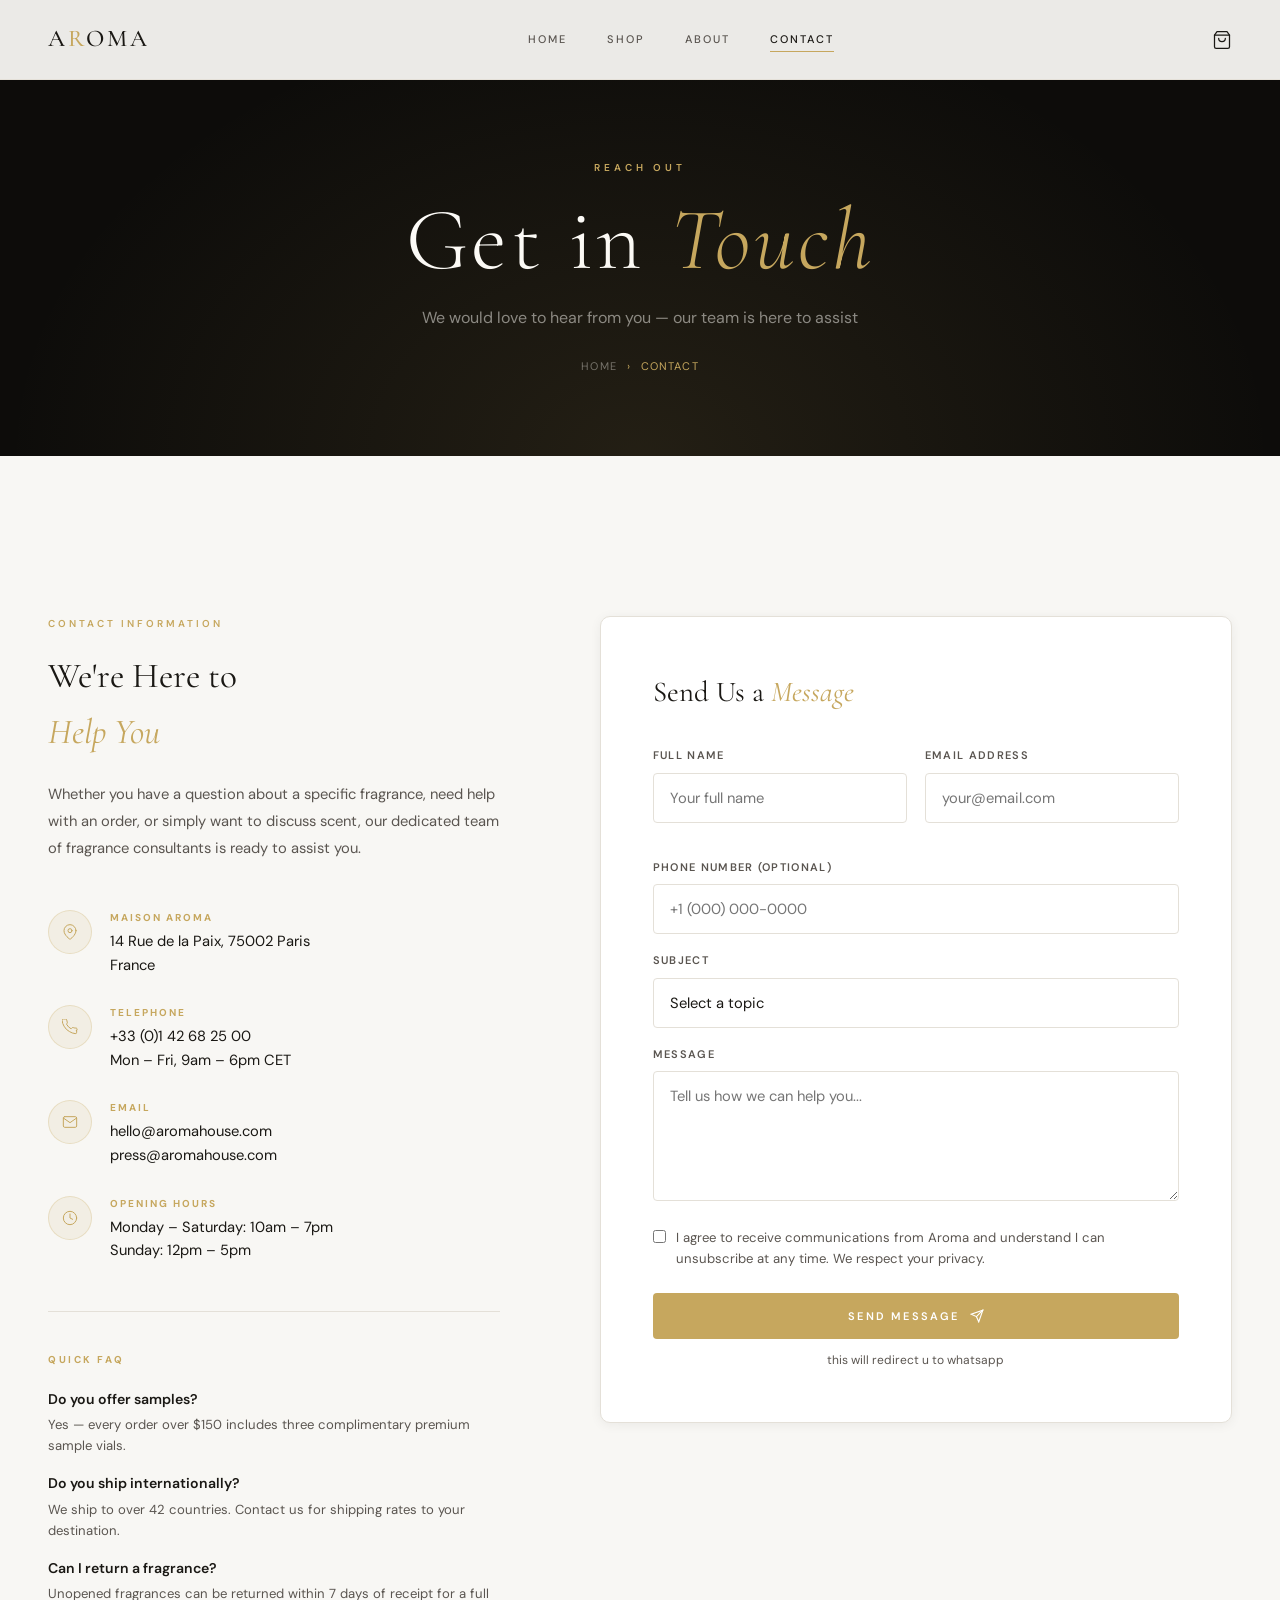
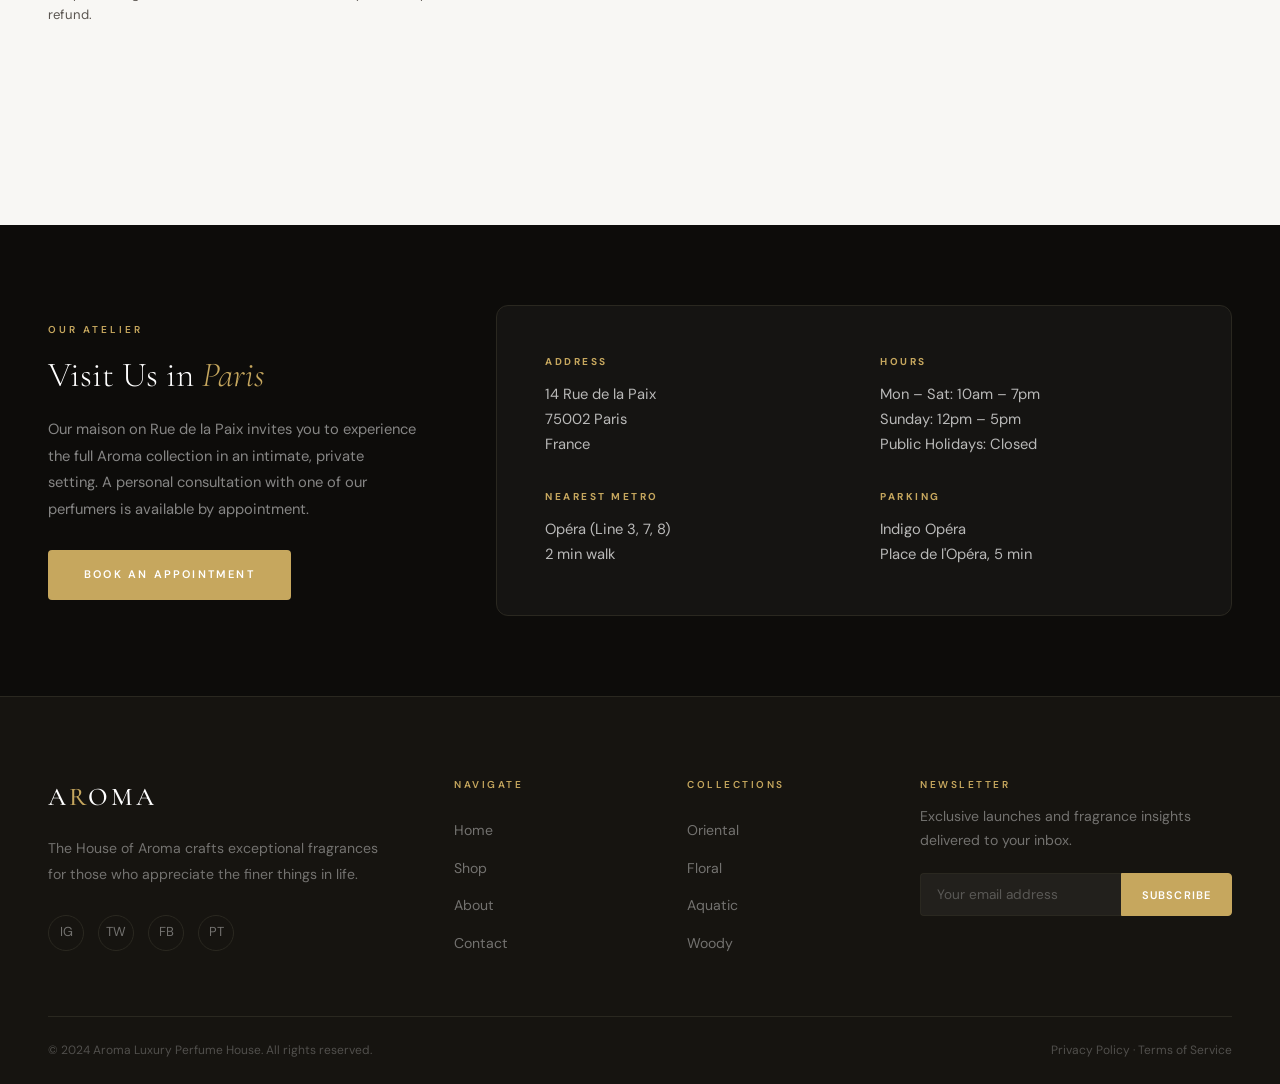
==== commit b275d011: "Update contact.html" ====
--- a/contact.html
+++ b/contact.html
@@ -162,6 +162,7 @@
               Send Message
               <svg width="14" height="14" viewBox="0 0 24 24" fill="none" stroke="currentColor" stroke-width="2" stroke-linecap="round"><line x1="22" y1="2" x2="11" y2="13"/><polygon points="22 2 15 22 11 13 2 9 22 2"/></svg>
             </button>
+            <span style="display:block;margin-top:12px;font-size:0.75rem;color:var(--text-secondary);text-align:center;">this will redirect u to whatsapp</span>
           </form>
 
           <!-- Success State -->
